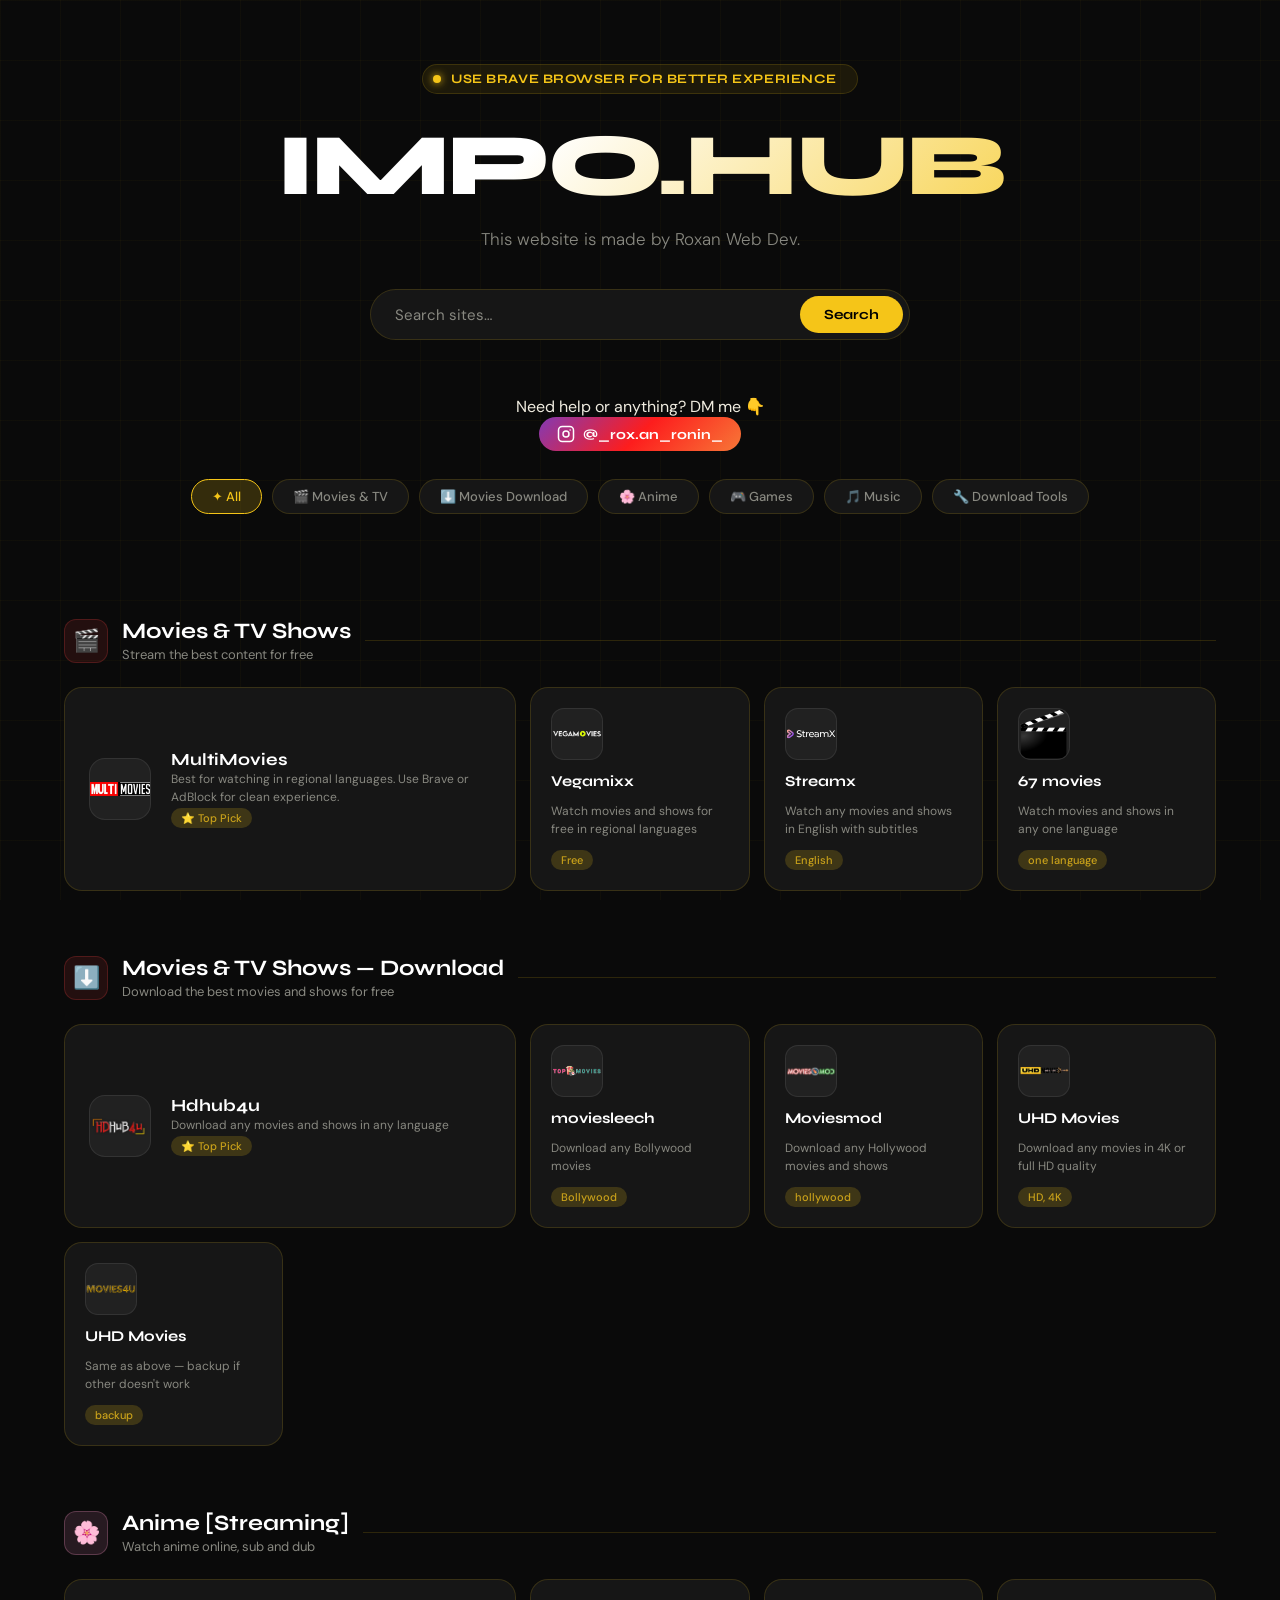
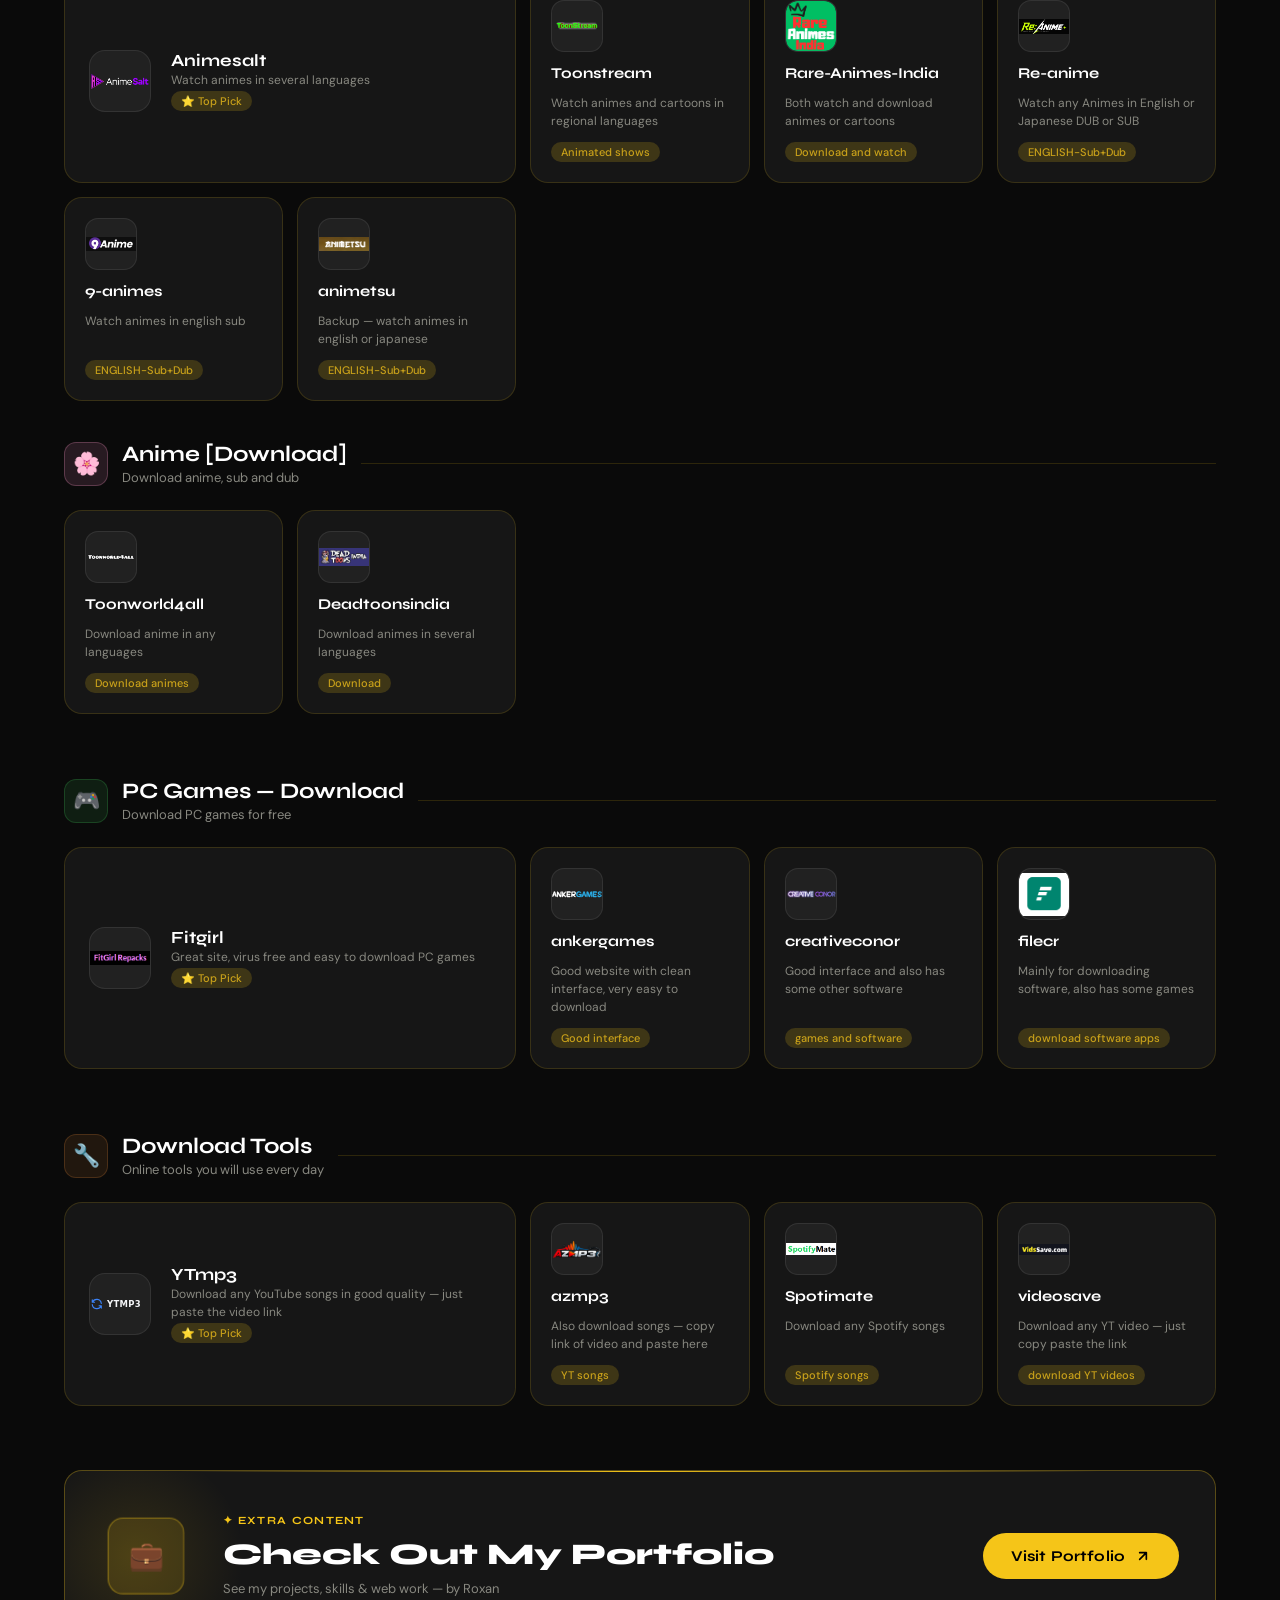
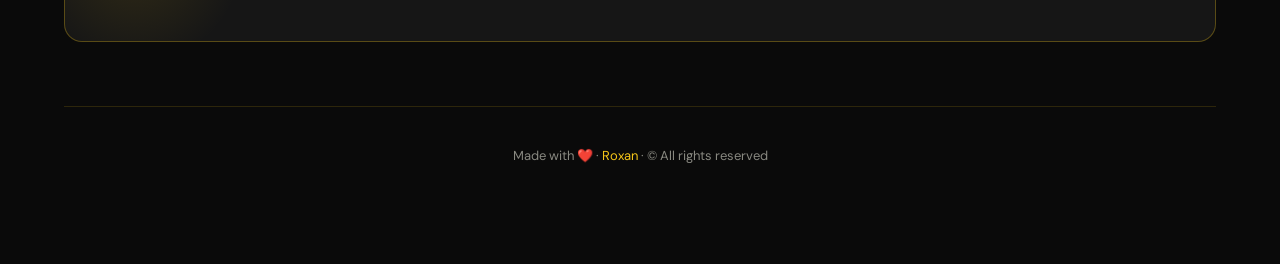
==== index.html @ 7f46a498 "Add files via upload" ====
<!DOCTYPE html>
<html lang="en">
<head>
  <meta charset="UTF-8">
  <meta name="viewport" content="width=device-width, initial-scale=1.0">
  <title>Impo,site</title>
  <link rel="preconnect" href="https://fonts.googleapis.com">
  <link href="https://fonts.googleapis.com/css2?family=Syne:wght@400;700;800&family=DM+Sans:wght@300;400;500&display=swap" rel="stylesheet">
  <link rel="stylesheet" href="style.css">
</head>
<body>
<div class="wrap">

  <!-- HEADER -->
  <header>
    <div class="logo-badge"><span class="dot"></span> USE BRAVE BROWSER FOR BETTER EXPERIENCE </div>
    <h1>IMPO.HUB</h1>
    <p class="tagline">This website is made by Roxan Web Dev.</p>
    <div class="search-wrap">
      <input type="text" id="searchInput" placeholder="Search sites…" oninput="filterAll()">
      <button class="search-btn">Search</button>
    </div>
    <div class="insta-wrap">
      <p class="insta-label">Need help or anything? DM me 👇</p>
      <a href="https://instagram.com/_rox.an_ronin_" target="_blank" class="insta-badge">
        <svg width="18" height="18" viewBox="0 0 24 24" fill="none" stroke="currentColor" stroke-width="2" stroke-linecap="round" stroke-linejoin="round">
          <rect x="2" y="2" width="20" height="20" rx="5" ry="5"/>
          <circle cx="12" cy="12" r="4"/>
          <circle cx="17.5" cy="6.5" r="1" fill="currentColor" stroke="none"/>
        </svg>
        @_rox.an_ronin_
      </a>
    </div>
    <div class="cat-nav">
      <div class="cat-pill active" onclick="filterCat('all', this)">✦ All</div>
      <div class="cat-pill" onclick="filterCat('cat1', this)">🎬 Movies & TV</div>
      <div class="cat-pill" onclick="filterCat('cat1dl', this)">⬇️ Movies Download</div>
      <div class="cat-pill" onclick="filterCat('cat2', this)">🌸 Anime</div>
      <div class="cat-pill" onclick="filterCat('cat3', this)">🎮 Games</div>
      <div class="cat-pill" onclick="filterCat('cat4', this)">🎵 Music</div>
      <div class="cat-pill" onclick="filterCat('cat5', this)">🔧 Download Tools</div>
    </div>
  </header>


  <!-- SECTION 1 — Movies Watch -->
  <section class="section visible" data-cat="cat1">
    <div class="section-header">
      <div class="section-icon" style="background:rgba(220,60,60,0.12);border-color:rgba(220,60,60,0.25);">🎬</div>
      <div>
        <div class="section-title">Movies & TV Shows</div>
        <div class="section-desc">Stream the best content for free</div>
      </div>
      <div class="section-line"></div>
    </div>
    <div class="grid">
      <a href="https://multimovies.fyi/" target="_blank" class="site-card featured">
        <div class="card-logo"><img src="multimovies.jpg" alt="logo"></div>
        <div>
          <div class="card-name">MultiMovies</div>
          <div class="card-desc">Best for watching in regional languages. Use Brave or AdBlock for clean experience.</div>
          <div class="card-tag">⭐ Top Pick</div>
        </div>
      </a>
      <a href="https://vegamixx.com/" target="_blank" class="site-card">
        <div class="card-logo"><img src="logo.png" alt="logo"></div>
        <div class="card-name">Vegamixx</div>
        <div class="card-desc">Watch movies and shows for free in regional languages</div>
        <div class="card-tag">Free</div>
      </a>
      <a href="https://www.streamxtv.net/" target="_blank" class="site-card">
        <div class="card-logo"><img src="reallogo.svg" alt="logo"></div>
        <div class="card-name">Streamx</div>
        <div class="card-desc">Watch any movies and shows in English with subtitles</div>
        <div class="card-tag">English</div>
      </a>
      <a href="https://67movies.net/" target="_blank" class="site-card">
        <div class="card-logo"><img src="Movie-Hollywood-PNG.png" alt="logo"></div>
        <div class="card-name">67 movies</div>
        <div class="card-desc">Watch movies and shows in any one language</div>
        <div class="card-tag">one language</div>
      </a>
    </div>
  </section>


  <!-- SECTION 1b — Movies Download -->
  <section class="section visible" data-cat="cat1dl">
    <div class="section-header">
      <div class="section-icon" style="background:rgba(220,60,60,0.12);border-color:rgba(220,60,60,0.25);">⬇️</div>
      <div>
        <div class="section-title">Movies & TV Shows — Download</div>
        <div class="section-desc">Download the best movies and shows for free</div>
      </div>
      <div class="section-line"></div>
    </div>
    <div class="grid">
      <a href="https://new1.hdhub4u.limo/?utm=mn1" target="_blank" class="site-card featured">
        <div class="card-logo"><img src="hdhub4ulogo.png" alt="logo"></div>
        <div>
          <div class="card-name">Hdhub4u</div>
          <div class="card-desc">Download any movies and shows in any language</div>
          <div class="card-tag">⭐ Top Pick</div>
        </div>
      </a>
      <a href="https://moviesleech.link/" target="_blank" class="site-card">
        <div class="card-logo"><img src="topmovies-logo.png" alt="logo"></div>
        <div class="card-name">moviesleech</div>
        <div class="card-desc">Download any Bollywood movies</div>
        <div class="card-tag">Bollywood</div>
      </a>
      <a href="https://moviesmod.farm/" target="_blank" class="site-card">
        <div class="card-logo"><img src="moviesmodnew-Custom.png" alt="logo"></div>
        <div class="card-name">Moviesmod</div>
        <div class="card-desc">Download any Hollywood movies and shows</div>
        <div class="card-tag">hollywood</div>
      </a>
      <a href="https://movies4u.ee/" target="_blank" class="site-card">
        <div class="card-logo"><img src="mobile-logo-uhdmovies.png" alt="logo"></div>
        <div class="card-name">UHD Movies</div>
        <div class="card-desc">Download any movies in 4K or full HD quality</div>
        <div class="card-tag">HD, 4K</div>
      </a>
      <a href="https://uhdmovies.pink/" target="_blank" class="site-card">
        <div class="card-logo"><img src="file.png" alt="logo"></div>
        <div class="card-name">UHD Movies</div>
        <div class="card-desc">Same as above — backup if other doesn't work</div>
        <div class="card-tag">backup</div>
      </a>
    </div>
  </section>


  <!-- SECTION 2 — Anime -->
  <section class="section visible" data-cat="cat2">
    <div class="section-header">
      <div class="section-icon" style="background:rgba(255,150,200,0.12);border-color:rgba(255,150,200,0.25);">🌸</div>
      <div>
        <div class="section-title">Anime [Streaming]</div>
        <div class="section-desc">Watch anime online, sub and dub</div>
      </div>
      <div class="section-line"></div>
    </div>
    <div class="grid">
      <a href="https://animesalt.ac/" target="_blank" class="site-card featured">
        <div class="card-logo"><img src="AnimeSaltLong.png" alt="logo"></div>
        <div>
          <div class="card-name">Animesalt</div>
          <div class="card-desc">Watch animes in several languages</div>
          <div class="card-tag">⭐ Top Pick</div>
        </div>
      </a>
      <a href="https://toonstream.vip/home/" target="_blank" class="site-card">
        <div class="card-logo"><img src="TOONSTREAM.png" alt="logo"></div>
        <div class="card-name">Toonstream</div>
        <div class="card-desc">Watch animes and cartoons in regional languages</div>
        <div class="card-tag">Animated shows</div>
      </a>
      <a href="https://www.rareanimes.buzz/home/" target="_blank" class="site-card">
        <div class="card-logo"><img src="Rare-Animes-India.png" alt="logo"></div>
        <div class="card-name">Rare-Animes-India</div>
        <div class="card-desc">Both watch and download animes or cartoons</div>
        <div class="card-tag">Download and watch</div>
      </a>
      <a href="https://reanime.to/home" target="_blank" class="site-card">
        <div class="card-logo"><img src="reanime.png" alt="logo"></div>
        <div class="card-name">Re-anime</div>
        <div class="card-desc">Watch any Animes in English or Japanese DUB or SUB</div>
        <div class="card-tag">ENGLISH-Sub+Dub</div>
      </a>
      <a href="https://9anime.org.lv/" target="_blank" class="site-card">
        <div class="card-logo"><img src="9animes.png" alt="logo"></div>
        <div class="card-name">9-animes</div>
        <div class="card-desc">Watch animes in english sub</div>
        <div class="card-tag">ENGLISH-Sub+Dub</div>
      </a>
      <a href="https://animetsu.net/" target="_blank" class="site-card">
        <div class="card-logo"><img src="animest.png" alt="logo"></div>
        <div class="card-name">animetsu</div>
        <div class="card-desc">Backup — watch animes in english or japanese</div>
        <div class="card-tag">ENGLISH-Sub+Dub</div>
      </a>
    </div>

    <div class="section-header" style="margin-top:40px;">
      <div class="section-icon" style="background:rgba(255,150,200,0.12);border-color:rgba(255,150,200,0.25);">🌸</div>
      <div>
        <div class="section-title">Anime [Download]</div>
        <div class="section-desc">Download anime, sub and dub</div>
      </div>
      <div class="section-line"></div>
    </div>
    <div class="grid">
      <a href="https://toonworld4all.me/" target="_blank" class="site-card">
        <div class="card-logo"><img src="Toonworld4all-logo.png" alt="logo"></div>
        <div class="card-name">Toonworld4all</div>
        <div class="card-desc">Download anime in any languages</div>
        <div class="card-tag">Download animes</div>
      </a>
      <a href="https://deadtoons.org/" target="_blank" class="site-card">
        <div class="card-logo"><img src="dead.png" alt="logo"></div>
        <div class="card-name">Deadtoonsindia</div>
        <div class="card-desc">Download animes in several languages</div>
        <div class="card-tag">Download</div>
      </a>
    </div>
  </section>


  <!-- SECTION 3 — Games -->
  <section class="section visible" data-cat="cat3">
    <div class="section-header">
      <div class="section-icon" style="background:rgba(60,180,80,0.12);border-color:rgba(60,180,80,0.25);">🎮</div>
      <div>
        <div class="section-title">PC Games — Download</div>
        <div class="section-desc">Download PC games for free</div>
      </div>
      <div class="section-line"></div>
    </div>
    <div class="grid">
      <a href="https://fitgirl-repacks.site/popular-repacks/" target="_blank" class="site-card featured">
        <div class="card-logo"><img src="fitgirl.png" alt="logo"></div>
        <div>
          <div class="card-name">Fitgirl</div>
          <div class="card-desc">Great site, virus free and easy to download PC games</div>
          <div class="card-tag">⭐ Top Pick</div>
        </div>
      </a>
      <a href="https://ankergames.net/" target="_blank" class="site-card">
        <div class="card-logo"><img src="dark-logo-1770061259.svg" alt="logo"></div>
        <div class="card-name">ankergames</div>
        <div class="card-desc">Good website with clean interface, very easy to download</div>
        <div class="card-tag">Good interface</div>
      </a>
      <a href="https://creativeconor.com/" target="_blank" class="site-card">
        <div class="card-logo"><img src="conor.png" alt="logo"></div>
        <div class="card-name">creativeconor</div>
        <div class="card-desc">Good interface and also has some other software</div>
        <div class="card-tag">games and software</div>
      </a>
      <a href="https://filecr.com/home/" target="_blank" class="site-card">
        <div class="card-logo"><img src="filecr.png" alt="logo"></div>
        <div class="card-name">filecr</div>
        <div class="card-desc">Mainly for downloading software, also has some games</div>
        <div class="card-tag">download software apps</div>
      </a>
    </div>
  </section>


  <!-- SECTION 5 — Download Tools -->
  <section class="section visible" data-cat="cat5">
    <div class="section-header">
      <div class="section-icon" style="background:rgba(200,120,50,0.12);border-color:rgba(200,120,50,0.25);">🔧</div>
      <div>
        <div class="section-title">Download Tools</div>
        <div class="section-desc">Online tools you will use every day</div>
      </div>
      <div class="section-line"></div>
    </div>
    <div class="grid">
      <a href="https://yt2mp3.sc/" target="_blank" class="site-card featured">
        <div class="card-logo"><img src="logo.svg" alt="logo"></div>
        <div>
          <div class="card-name">YTmp3</div>
          <div class="card-desc">Download any YouTube songs in good quality — just paste the video link</div>
          <div class="card-tag">⭐ Top Pick</div>
        </div>
      </a>
      <a href="https://azmp3.cc/pro1/" target="_blank" class="site-card">
        <div class="card-logo"><img src="logo_test.png" alt="logo"></div>
        <div class="card-name">azmp3</div>
        <div class="card-desc">Also download songs — copy link of video and paste here</div>
        <div class="card-tag">YT songs</div>
      </a>
      <a href="https://spotimate.io/" target="_blank" class="site-card">
        <div class="card-logo"><img src="sp.png" alt="logo"></div>
        <div class="card-name">Spotimate</div>
        <div class="card-desc">Download any Spotify songs</div>
        <div class="card-tag">Spotify songs</div>
      </a>
      <a href="https://vidssave.com/youtube-video-downloader-3cx" target="_blank" class="site-card">
        <div class="card-logo"><img src="yt video.png" alt="logo"></div>
        <div class="card-name">videosave</div>
        <div class="card-desc">Download any YT video — just copy paste the link</div>
        <div class="card-tag">download YT videos</div>
      </a>
    </div>
  </section>


  <!-- ═══════════ PORTFOLIO SECTION ═══════════ -->
  <!-- ⚠️ Replace YOUR_PORTFOLIO_LINK_HERE with your actual portfolio URL -->
  <section class="portfolio-section">
    <div class="pf-bg-glow"></div>
    <div class="pf-inner">

      <!-- 3D Cube -->
      <div class="cube-scene">
        <div class="cube">
          <div class="cube-face cube-front">💼</div>
          <div class="cube-face cube-back">✦</div>
          <div class="cube-face cube-right">🔗</div>
          <div class="cube-face cube-left">👨‍💻</div>
          <div class="cube-face cube-top">🚀</div>
          <div class="cube-face cube-bottom">⚡</div>
        </div>
      </div>

      <!-- Text -->
      <div class="pf-text">
        <div class="pf-eyebrow">✦ Extra Content</div>
        <h2 class="pf-heading">Check Out My Portfolio</h2>
        <p class="pf-sub">See my projects, skills &amp; web work — by Roxan</p>
      </div>

      <!-- Button -->
      <a href="potfolio.html" target="_blank" class="pf-btn">
        <span>Visit Portfolio</span>
        <svg width="16" height="16" viewBox="0 0 24 24" fill="none" stroke="currentColor" stroke-width="2.5" stroke-linecap="round" stroke-linejoin="round">
          <path d="M7 17L17 7M7 7h10v10"/>
        </svg>
      </a>

    </div>
  </section>


  <!-- No results message -->
  <div class="no-results" id="noResults">
    No sites found for "<span id="noTerm"></span>" — try a different search.
  </div>

  <!-- FOOTER -->
  <footer>
    Made with ❤️ · <span>Roxan</span> · &copy; All rights reserved
  </footer>

</div>
<script src="script.js"></script>
</body>
</html>
---- style.css ----
/* ══════════════════════════════════════
   style.css — IMPO.SITE Stylesheet
══════════════════════════════════════ */

:root {
  --gold: #f5c518;
  --gold-dim: #c9a11a;
  --gold-glow: rgba(245, 197, 24, 0.18);
  --bg: #0a0a0a;
  --card: #161616;
  --card-hover: #1e1e1e;
  --border: rgba(245, 197, 24, 0.15);
  --border-hover: rgba(245, 197, 24, 0.55);
  --text: #f0ece0;
  --muted: #888880;
  --radius: 18px;
  --radius-sm: 12px;
}

* {
  margin: 0;
  padding: 0;
  box-sizing: border-box;
}

body {
  background: var(--bg);
  color: var(--text);
  font-family: 'DM Sans', sans-serif;
  min-height: 100vh;
  overflow-x: hidden;
}

body::before {
  content: '';
  position: fixed;
  inset: 0;
  background-image:
    linear-gradient(rgba(245, 197, 24, 0.03) 1px, transparent 1px),
    linear-gradient(90deg, rgba(245, 197, 24, 0.03) 1px, transparent 1px);
  background-size: 60px 60px;
  pointer-events: none;
  z-index: 0;
}

/* ── LAYOUT ── */
.wrap {
  position: relative;
  z-index: 1;
  max-width: 1200px;
  margin: 0 auto;
  padding: 0 24px 80px;
}

/* ── HEADER ── */
header {
  text-align: center;
  padding: 64px 0 48px;
}

.logo-badge {
  display: inline-flex;
  align-items: center;
  gap: 10px;
  background: rgba(245, 197, 24, 0.08);
  border: 1px solid var(--border);
  border-radius: 999px;
  padding: 6px 20px 6px 10px;
  margin-bottom: 28px;
  font-size: 13px;
  color: var(--gold);
  letter-spacing: 0.04em;
  font-family: 'Syne', sans-serif;
  font-weight: 700;
  text-transform: uppercase;
}

.logo-badge .dot {
  width: 8px;
  height: 8px;
  border-radius: 50%;
  background: var(--gold);
  display: inline-block;
  box-shadow: 0 0 8px var(--gold);
  animation: pulse 2s ease-in-out infinite;
}

@keyframes pulse {
  0%, 100% { opacity: 1; transform: scale(1); }
  50%       { opacity: 0.5; transform: scale(0.8); }
}

h1 {
  font-family: 'Syne', sans-serif;
  font-size: clamp(42px, 7vw, 88px);
  font-weight: 800;
  line-height: 1;
  letter-spacing: -0.03em;
  background: linear-gradient(135deg, #fff 40%, var(--gold) 100%);
  -webkit-background-clip: text;
  -webkit-text-fill-color: transparent;
  background-clip: text;
  margin-bottom: 16px;
}

.tagline {
  font-size: 17px;
  color: var(--muted);
  max-width: 460px;
  margin: 0 auto 36px;
  font-weight: 300;
  line-height: 1.6;
}

/* ── SEARCH BAR ── */
.search-wrap {
  display: flex;
  align-items: center;
  max-width: 540px;
  margin: 0 auto 56px;
  background: var(--card);
  border: 1px solid var(--border);
  border-radius: 999px;
  padding: 6px 6px 6px 24px;
  transition: border-color 0.2s, box-shadow 0.2s;
}

.search-wrap:focus-within {
  border-color: var(--gold);
  box-shadow: 0 0 0 3px var(--gold-glow);
}

.search-wrap input {
  flex: 1;
  background: none;
  border: none;
  outline: none;
  color: var(--text);
  font-size: 15px;
  font-family: 'DM Sans', sans-serif;
}

.search-wrap input::placeholder { color: var(--muted); }

.search-btn {
  background: var(--gold);
  color: #000;
  border: none;
  border-radius: 999px;
  padding: 10px 24px;
  font-size: 14px;
  font-weight: 700;
  font-family: 'Syne', sans-serif;
  cursor: pointer;
  transition: opacity 0.15s;
}

.search-btn:hover { opacity: 0.85; }

/* ── CATEGORY PILLS ── */
.cat-nav {
  display: flex;
  gap: 10px;
  flex-wrap: wrap;
  justify-content: center;
  margin-bottom: 56px;
}

.cat-pill {
  background: var(--card);
  border: 1px solid var(--border);
  border-radius: 999px;
  padding: 8px 20px;
  font-size: 13px;
  font-weight: 500;
  cursor: pointer;
  transition: all 0.2s;
  color: var(--muted);
  user-select: none;
}

.cat-pill:hover,
.cat-pill.active {
  border-color: var(--gold);
  color: var(--gold);
  background: var(--gold-glow);
}

/* ── SECTIONS ── */
.section {
  margin-bottom: 64px;
  display: none;
}

.section.visible { display: block; }

.section-header {
  display: flex;
  align-items: center;
  gap: 14px;
  margin-bottom: 24px;
}

.section-icon {
  width: 44px;
  height: 44px;
  border-radius: var(--radius-sm);
  display: flex;
  align-items: center;
  justify-content: center;
  font-size: 22px;
  border: 1px solid var(--border);
  flex-shrink: 0;
}

.section-title {
  font-family: 'Syne', sans-serif;
  font-size: 22px;
  font-weight: 700;
  color: #fff;
}

.section-desc {
  font-size: 13px;
  color: var(--muted);
  margin-top: 2px;
}

.section-line {
  flex: 1;
  height: 1px;
  background: var(--border);
}

/* ── CARD GRID ── */
.grid {
  display: grid;
  grid-template-columns: repeat(auto-fill, minmax(200px, 1fr));
  gap: 14px;
}

/* ── SITE CARD ── */
.site-card {
  background: var(--card);
  border: 1px solid var(--border);
  border-radius: var(--radius);
  padding: 20px;
  cursor: pointer;
  transition: all 0.22s ease;
  text-decoration: none;
  display: flex;
  flex-direction: column;
  gap: 12px;
  position: relative;
  overflow: hidden;
}

.site-card:hover {
  border-color: var(--border-hover);
  background: var(--card-hover);
  transform: translateY(-3px);
  box-shadow: 0 8px 40px rgba(0,0,0,0.5), 0 0 0 1px var(--border-hover);
}

.card-logo {
  width: 52px;
  height: 52px;
  border-radius: 13px;
  display: flex;
  align-items: center;
  justify-content: center;
  background: rgba(255, 255, 255, 0.05);
  border: 1px solid rgba(255, 255, 255, 0.08);
  flex-shrink: 0;
  overflow: hidden;
}

.card-logo img {
  width: 100%;
  height: 100%;
  object-fit: contain;
  border-radius: 10px;
}

.card-logo .initials {
  font-family: 'Syne', sans-serif;
  font-size: 14px;
  font-weight: 700;
  color: var(--gold);
  letter-spacing: -0.02em;
  text-align: center;
}

.card-name {
  font-family: 'Syne', sans-serif;
  font-size: 15px;
  font-weight: 700;
  color: #fff;
  line-height: 1.2;
}

.card-desc {
  font-size: 12px;
  color: var(--muted);
  line-height: 1.5;
  flex: 1;
}

.card-tag {
  display: inline-flex;
  align-items: center;
  background: var(--gold-glow);
  color: var(--gold-dim);
  border-radius: 999px;
  padding: 3px 10px;
  font-size: 11px;
  font-weight: 500;
  width: fit-content;
}

.site-card.featured {
  grid-column: span 2;
  flex-direction: row;
  align-items: center;
  gap: 20px;
  padding: 24px;
}

.site-card.featured .card-logo {
  width: 62px;
  height: 62px;
  border-radius: 16px;
}

.site-card.featured .card-name { font-size: 17px; }

/* ── ANIMATIONS ── */
@keyframes fadeUp {
  from { opacity: 0; transform: translateY(20px); }
  to   { opacity: 1; transform: translateY(0); }
}

.section.visible .site-card { animation: fadeUp 0.35s ease both; }
.section.visible .site-card:nth-child(1) { animation-delay: 0.02s; }
.section.visible .site-card:nth-child(2) { animation-delay: 0.06s; }
.section.visible .site-card:nth-child(3) { animation-delay: 0.10s; }
.section.visible .site-card:nth-child(4) { animation-delay: 0.14s; }
.section.visible .site-card:nth-child(5) { animation-delay: 0.18s; }
.section.visible .site-card:nth-child(6) { animation-delay: 0.22s; }
.section.visible .site-card:nth-child(7) { animation-delay: 0.26s; }
.section.visible .site-card:nth-child(8) { animation-delay: 0.30s; }

/* ── NO RESULTS ── */
.no-results {
  text-align: center;
  padding: 60px 0;
  color: var(--muted);
  font-size: 15px;
  display: none;
}

/* ── FOOTER ── */
footer {
  text-align: center;
  padding: 40px 0 20px;
  border-top: 1px solid var(--border);
  color: var(--muted);
  font-size: 13px;
}

footer span { color: var(--gold); }

/* ── RESPONSIVE ── */
@media (max-width: 600px) {
  .site-card.featured {
    grid-column: span 1;
    flex-direction: column;
  }
  .grid {
    grid-template-columns: repeat(auto-fill, minmax(150px, 1fr));
  }
}

/* ── INSTAGRAM BADGE ── */
.insta-badge {
  display: inline-flex;
  align-items: center;
  gap: 8px;
  background: linear-gradient(135deg, #833ab4, #fd1d1d, #f77737);
  color: #fff;
  text-decoration: none;
  font-family: 'Syne', sans-serif;
  font-size: 14px;
  font-weight: 700;
  padding: 8px 18px;
  border-radius: 999px;
  margin-bottom: 28px;
  transition: opacity 0.2s, transform 0.2s;
}

.insta-badge:hover {
  opacity: 0.88;
  transform: translateY(-2px);
}


/* ════════════════════════════════════
   PORTFOLIO SECTION — 3D Cube Button
════════════════════════════════════ */

.portfolio-section {
  position: relative;
  margin: 20px 0 64px;
  border-radius: var(--radius);
  border: 1px solid rgba(245, 197, 24, 0.3);
  background: var(--card);
  overflow: hidden;
  padding: 40px 36px;
}

/* Glowing top border line */
.portfolio-section::before {
  content: '';
  position: absolute;
  top: 0;
  left: 10%;
  right: 10%;
  height: 1px;
  background: linear-gradient(90deg, transparent, var(--gold), transparent);
}

/* Radial glow behind cube */
.pf-bg-glow {
  position: absolute;
  left: -40px;
  top: 50%;
  transform: translateY(-50%);
  width: 220px;
  height: 220px;
  border-radius: 50%;
  background: radial-gradient(circle, rgba(245,197,24,0.12) 0%, transparent 70%);
  pointer-events: none;
}

/* Inner flex row */
.pf-inner {
  position: relative;
  display: flex;
  align-items: center;
  gap: 32px;
  flex-wrap: wrap;
}

/* ── 3D CUBE ── */
.cube-scene {
  width: 90px;
  height: 90px;
  perspective: 400px;
  flex-shrink: 0;
}

.cube {
  width: 70px;
  height: 70px;
  position: relative;
  transform-style: preserve-3d;
  animation: spinCube 8s ease-in-out infinite;
  margin: 10px;
}

@keyframes spinCube {
  0%   { transform: rotateX(0deg)   rotateY(0deg); }
  20%  { transform: rotateX(-20deg) rotateY(90deg); }
  40%  { transform: rotateX(15deg)  rotateY(180deg); }
  60%  { transform: rotateX(-10deg) rotateY(270deg); }
  80%  { transform: rotateX(20deg)  rotateY(320deg); }
  100% { transform: rotateX(0deg)   rotateY(360deg); }
}

.cube-face {
  position: absolute;
  width: 70px;
  height: 70px;
  border-radius: 14px;
  display: flex;
  align-items: center;
  justify-content: center;
  font-size: 26px;
  border: 1px solid rgba(245, 197, 24, 0.4);
  backface-visibility: hidden;
}

.cube-front  { background: rgba(245,197,24,0.14); transform: translateZ(35px); }
.cube-back   { background: rgba(245,197,24,0.07); transform: rotateY(180deg) translateZ(35px); font-size: 20px; color: var(--gold); }
.cube-right  { background: rgba(245,197,24,0.09); transform: rotateY( 90deg) translateZ(35px); font-size: 20px; }
.cube-left   { background: rgba(245,197,24,0.09); transform: rotateY(-90deg) translateZ(35px); font-size: 20px; }
.cube-top    { background: rgba(245,197,24,0.06); transform: rotateX( 90deg) translateZ(35px); font-size: 20px; }
.cube-bottom { background: rgba(245,197,24,0.06); transform: rotateX(-90deg) translateZ(35px); font-size: 20px; }

/* ── TEXT ── */
.pf-text {
  flex: 1;
  min-width: 180px;
}

.pf-eyebrow {
  font-family: 'Syne', sans-serif;
  font-size: 11px;
  font-weight: 700;
  text-transform: uppercase;
  letter-spacing: 0.12em;
  color: var(--gold);
  margin-bottom: 10px;
}

.pf-heading {
  font-family: 'Syne', sans-serif;
  font-size: clamp(20px, 3vw, 30px);
  font-weight: 800;
  color: #fff;
  margin-bottom: 8px;
  line-height: 1.15;
}

.pf-sub {
  font-size: 13px;
  color: var(--muted);
  line-height: 1.5;
}

/* ── BUTTON ── */
.pf-btn {
  display: inline-flex;
  align-items: center;
  gap: 10px;
  background: var(--gold);
  color: #000;
  text-decoration: none;
  font-family: 'Syne', sans-serif;
  font-size: 15px;
  font-weight: 700;
  padding: 14px 28px;
  border-radius: 999px;
  flex-shrink: 0;
  transition: transform 0.2s ease, box-shadow 0.2s ease, background 0.2s ease;
  box-shadow: 0 0 0 0 rgba(245,197,24,0);
  letter-spacing: 0.01em;
}

.pf-btn:hover {
  transform: translateY(-3px) scale(1.03);
  box-shadow:
    0 0 0 6px rgba(245,197,24,0.15),
    0 10px 30px rgba(0,0,0,0.5);
  background: #ffd84a;
}

.pf-btn:active {
  transform: translateY(-1px) scale(1.01);
}

.pf-btn svg {
  transition: transform 0.2s ease;
}

.pf-btn:hover svg {
  transform: translate(2px, -2px);
}

/* ── RESPONSIVE ── */
@media (max-width: 600px) {
  .pf-inner {
    flex-direction: column;
    text-align: center;
    gap: 24px;
  }
  .cube-scene {
    margin: 0 auto;
  }
  .pf-btn {
    width: 100%;
    justify-content: center;
  }
}
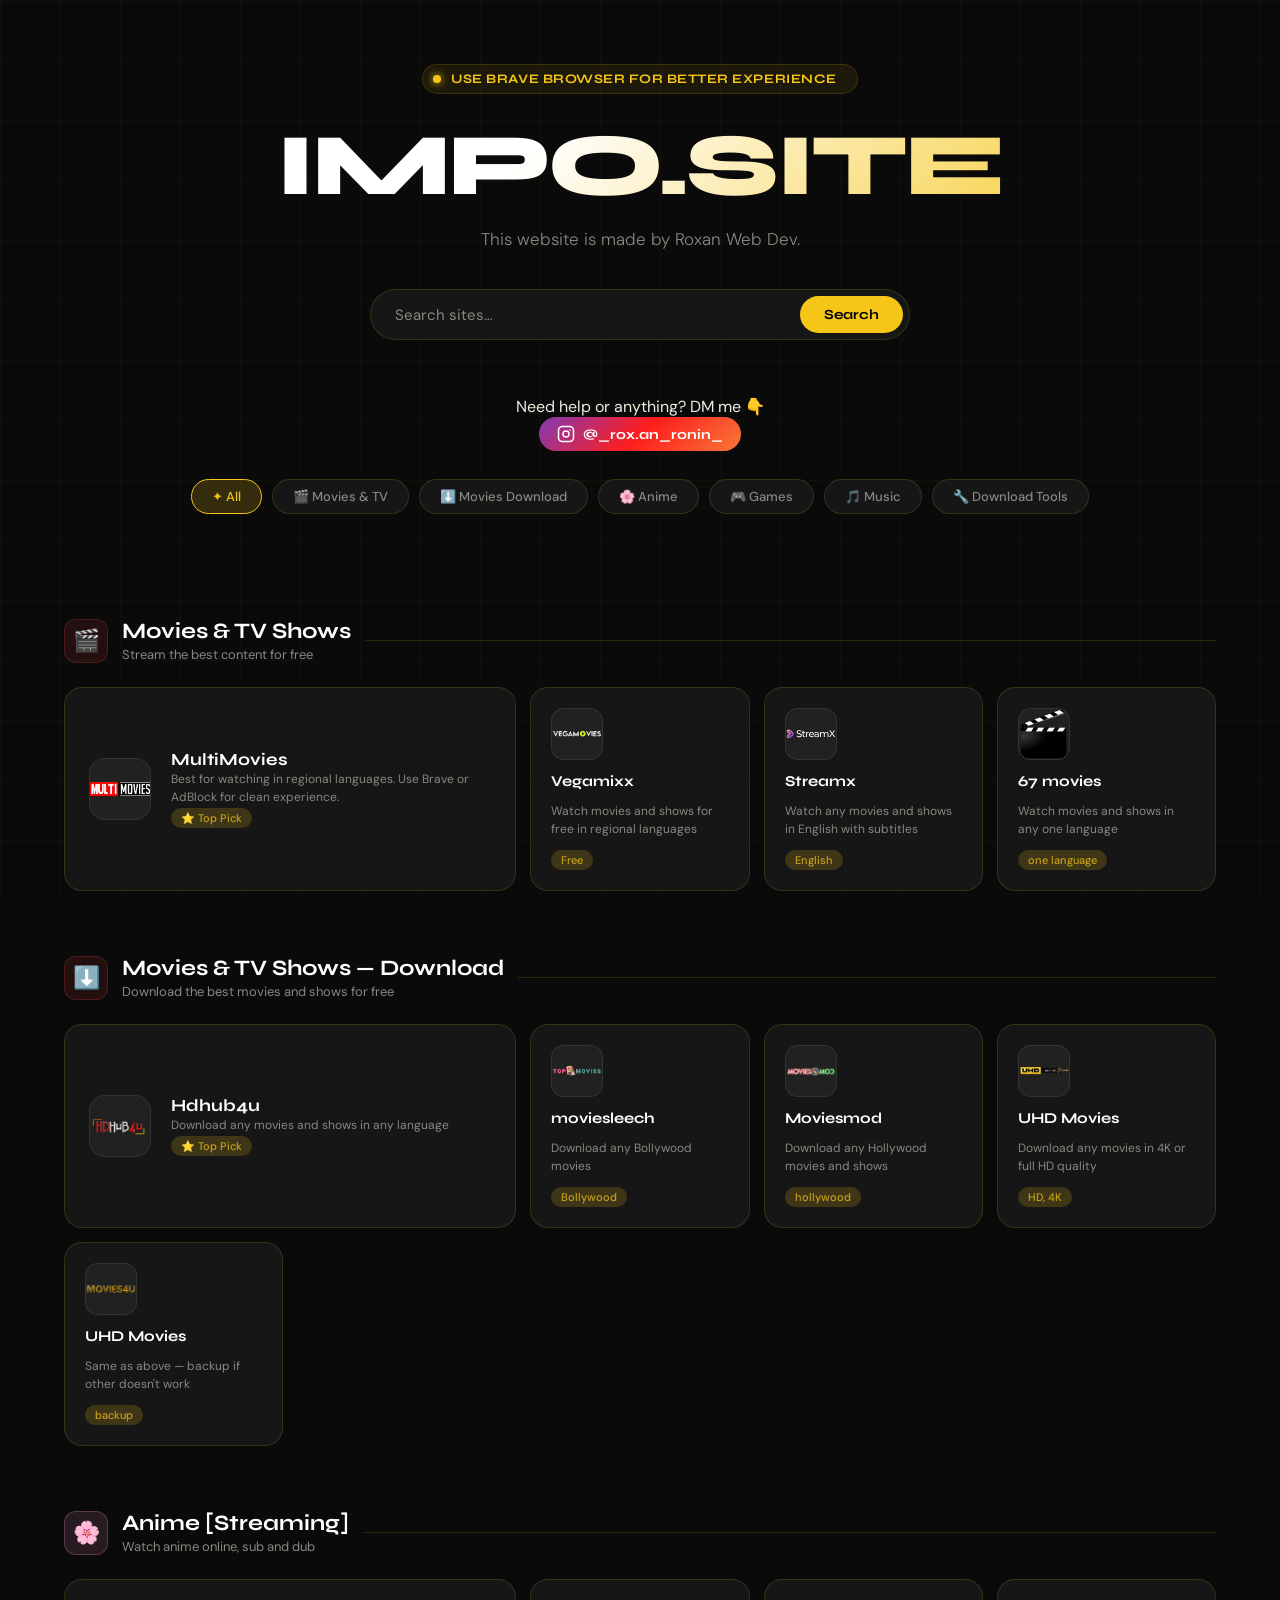
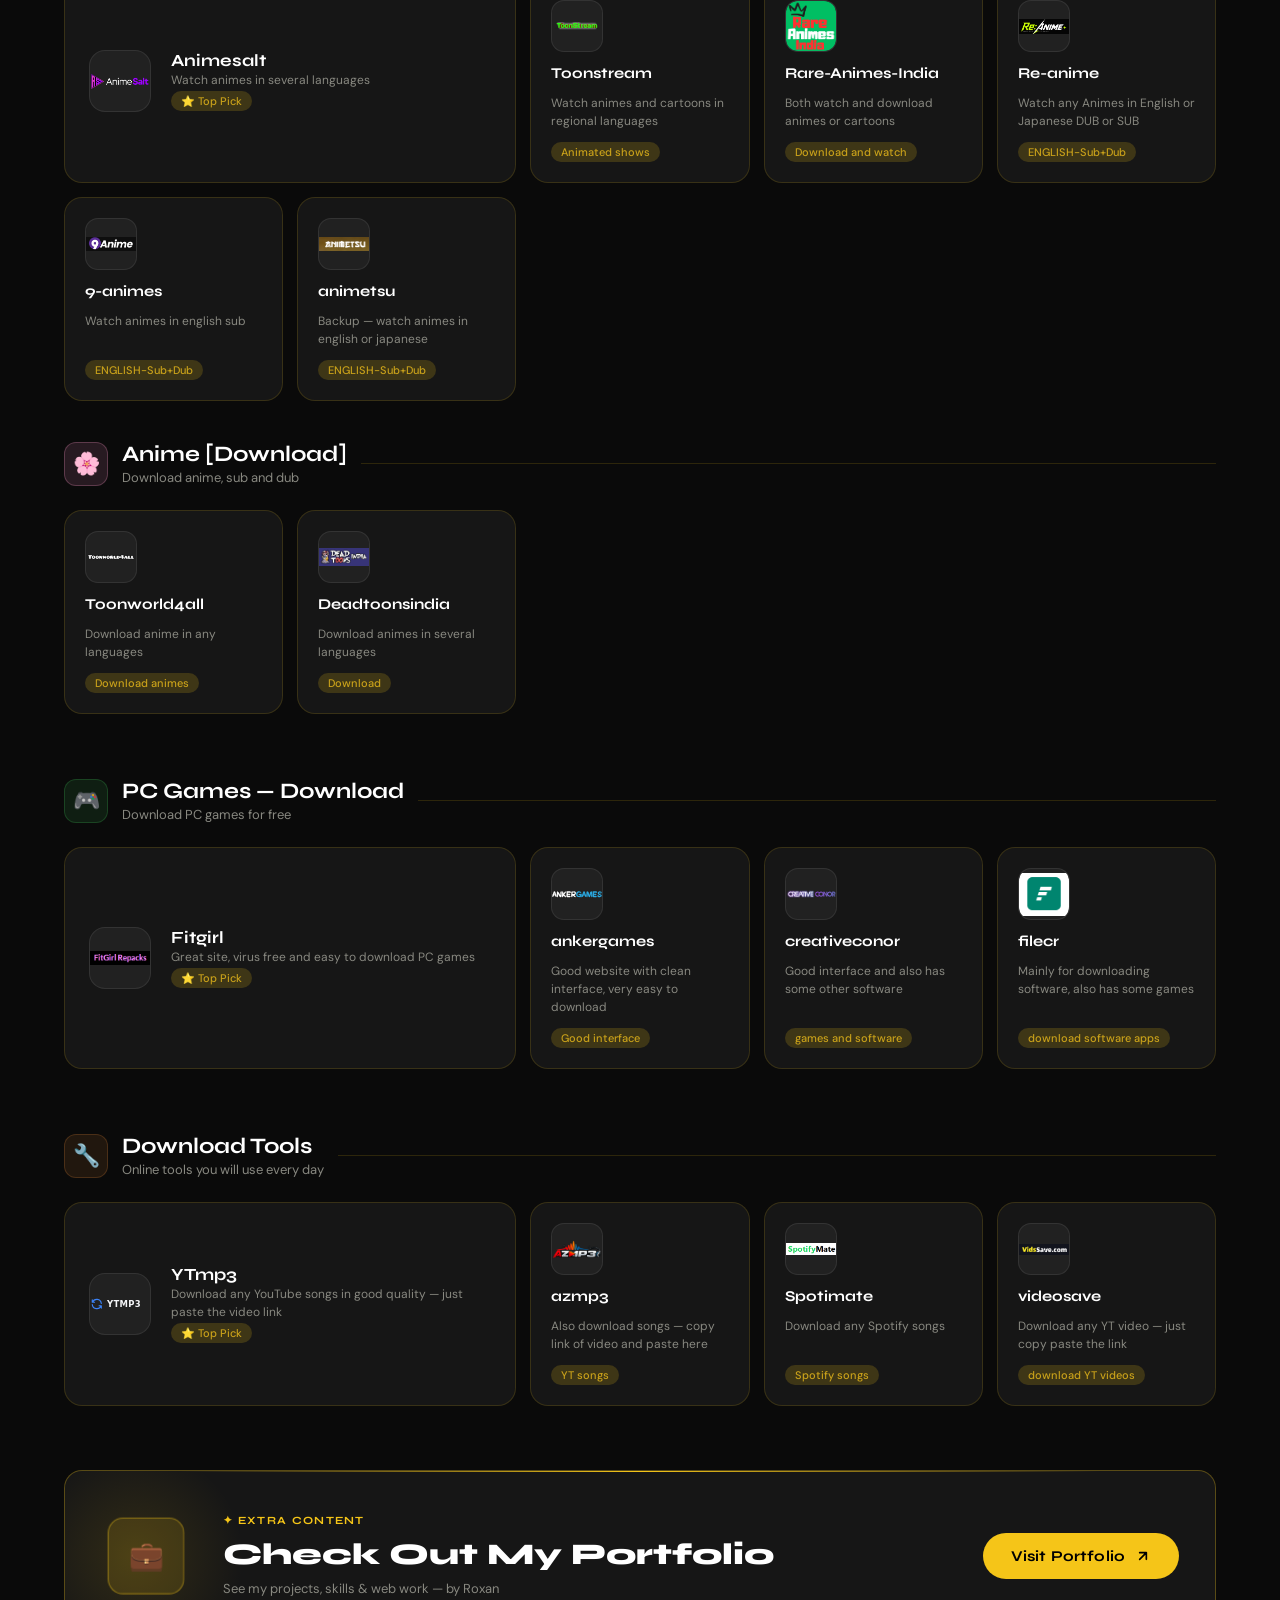
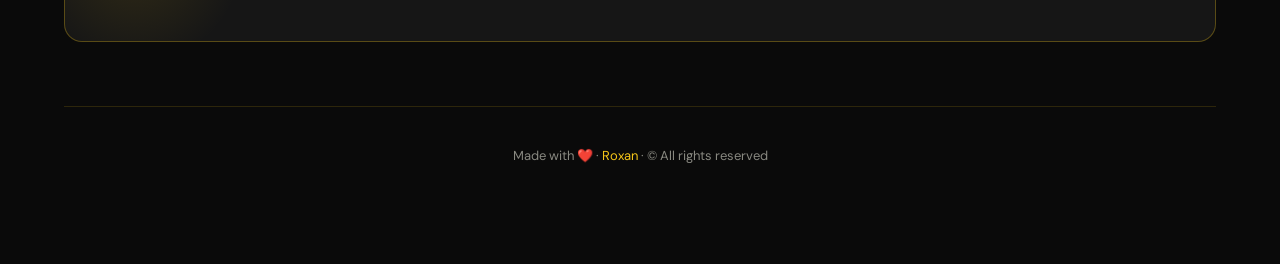
==== commit 2a55c075: "Update index.html" ====
--- a/index.html
+++ b/index.html
@@ -3,7 +3,7 @@
 <head>
   <meta charset="UTF-8">
   <meta name="viewport" content="width=device-width, initial-scale=1.0">
-  <title>Impo,site</title>
+  <title>Impo.site</title>
   <link rel="preconnect" href="https://fonts.googleapis.com">
   <link href="https://fonts.googleapis.com/css2?family=Syne:wght@400;700;800&family=DM+Sans:wght@300;400;500&display=swap" rel="stylesheet">
   <link rel="stylesheet" href="style.css">
@@ -14,7 +14,7 @@
   <!-- HEADER -->
   <header>
     <div class="logo-badge"><span class="dot"></span> USE BRAVE BROWSER FOR BETTER EXPERIENCE </div>
-    <h1>IMPO.HUB</h1>
+    <h1>IMPO.SITE</h1>
     <p class="tagline">This website is made by Roxan Web Dev.</p>
     <div class="search-wrap">
       <input type="text" id="searchInput" placeholder="Search sites…" oninput="filterAll()">
@@ -339,4 +339,4 @@
 </div>
 <script src="script.js"></script>
 </body>
-</html>+</html>
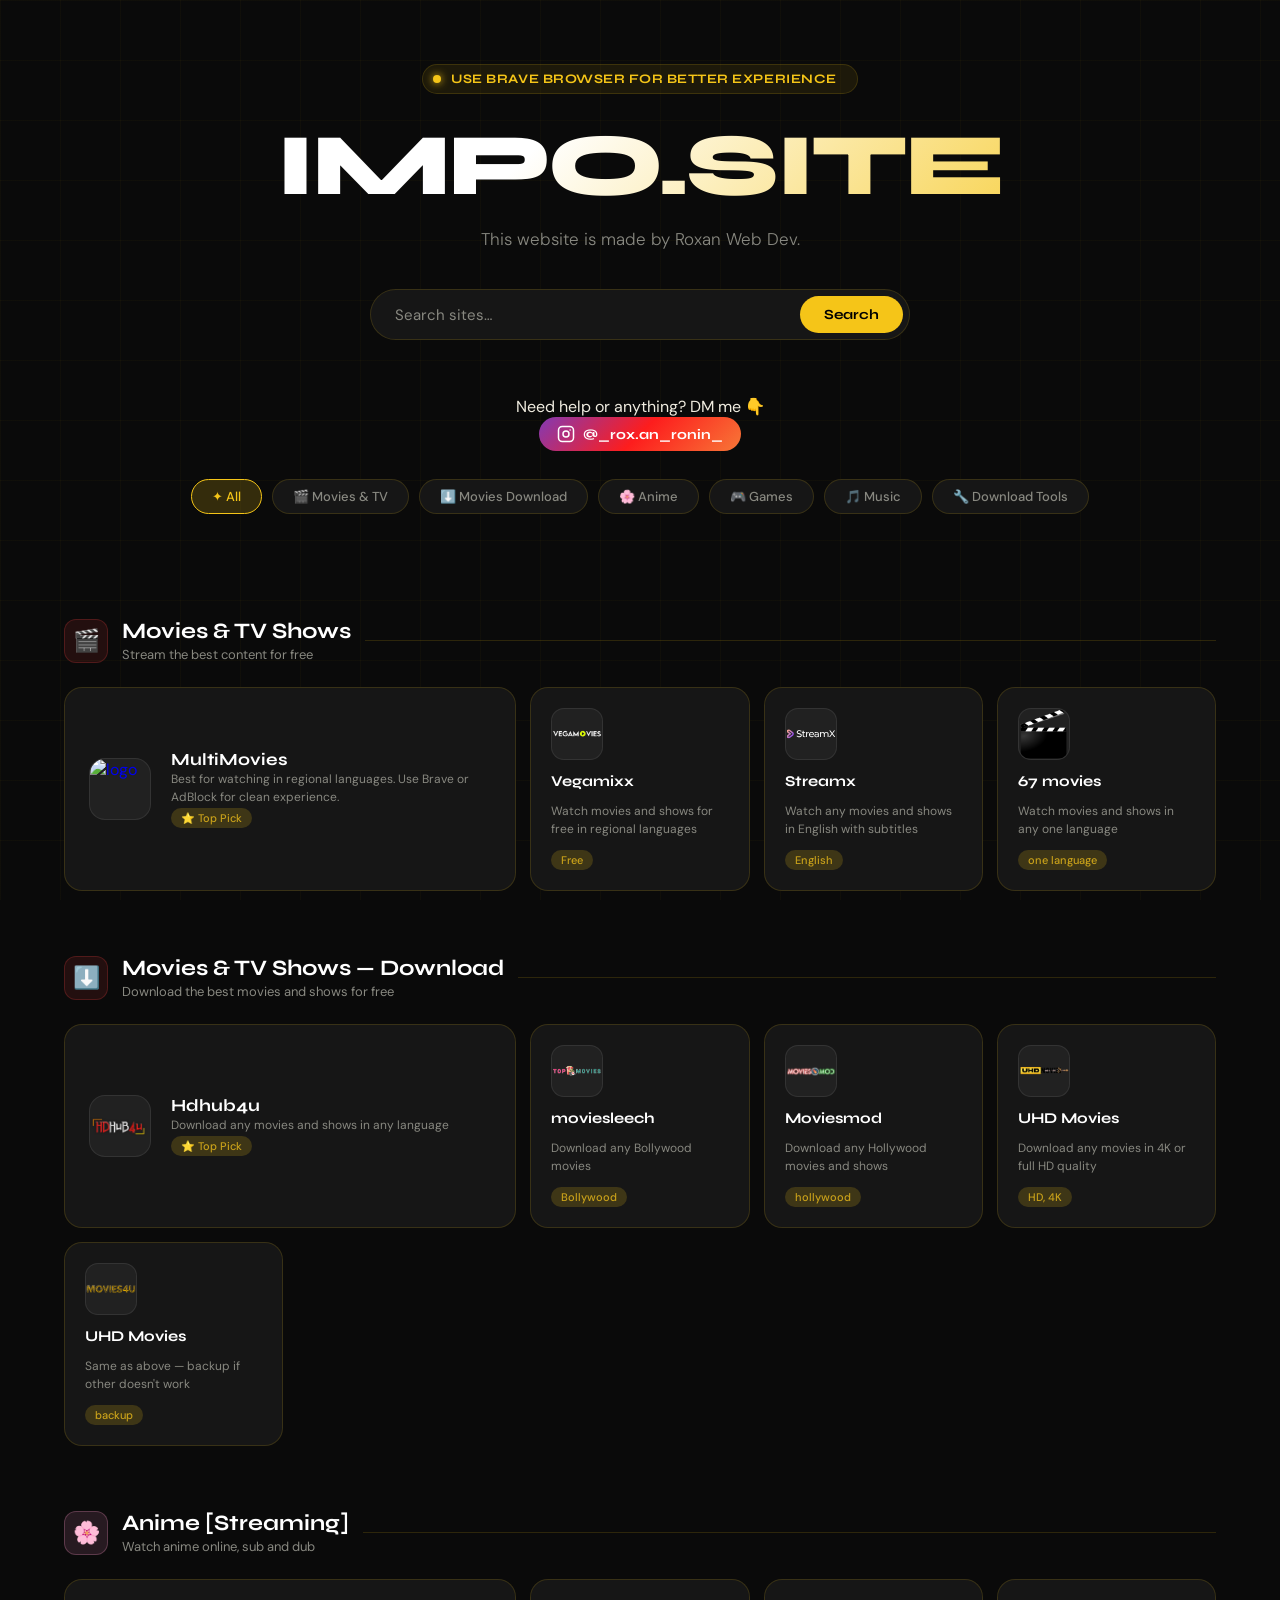
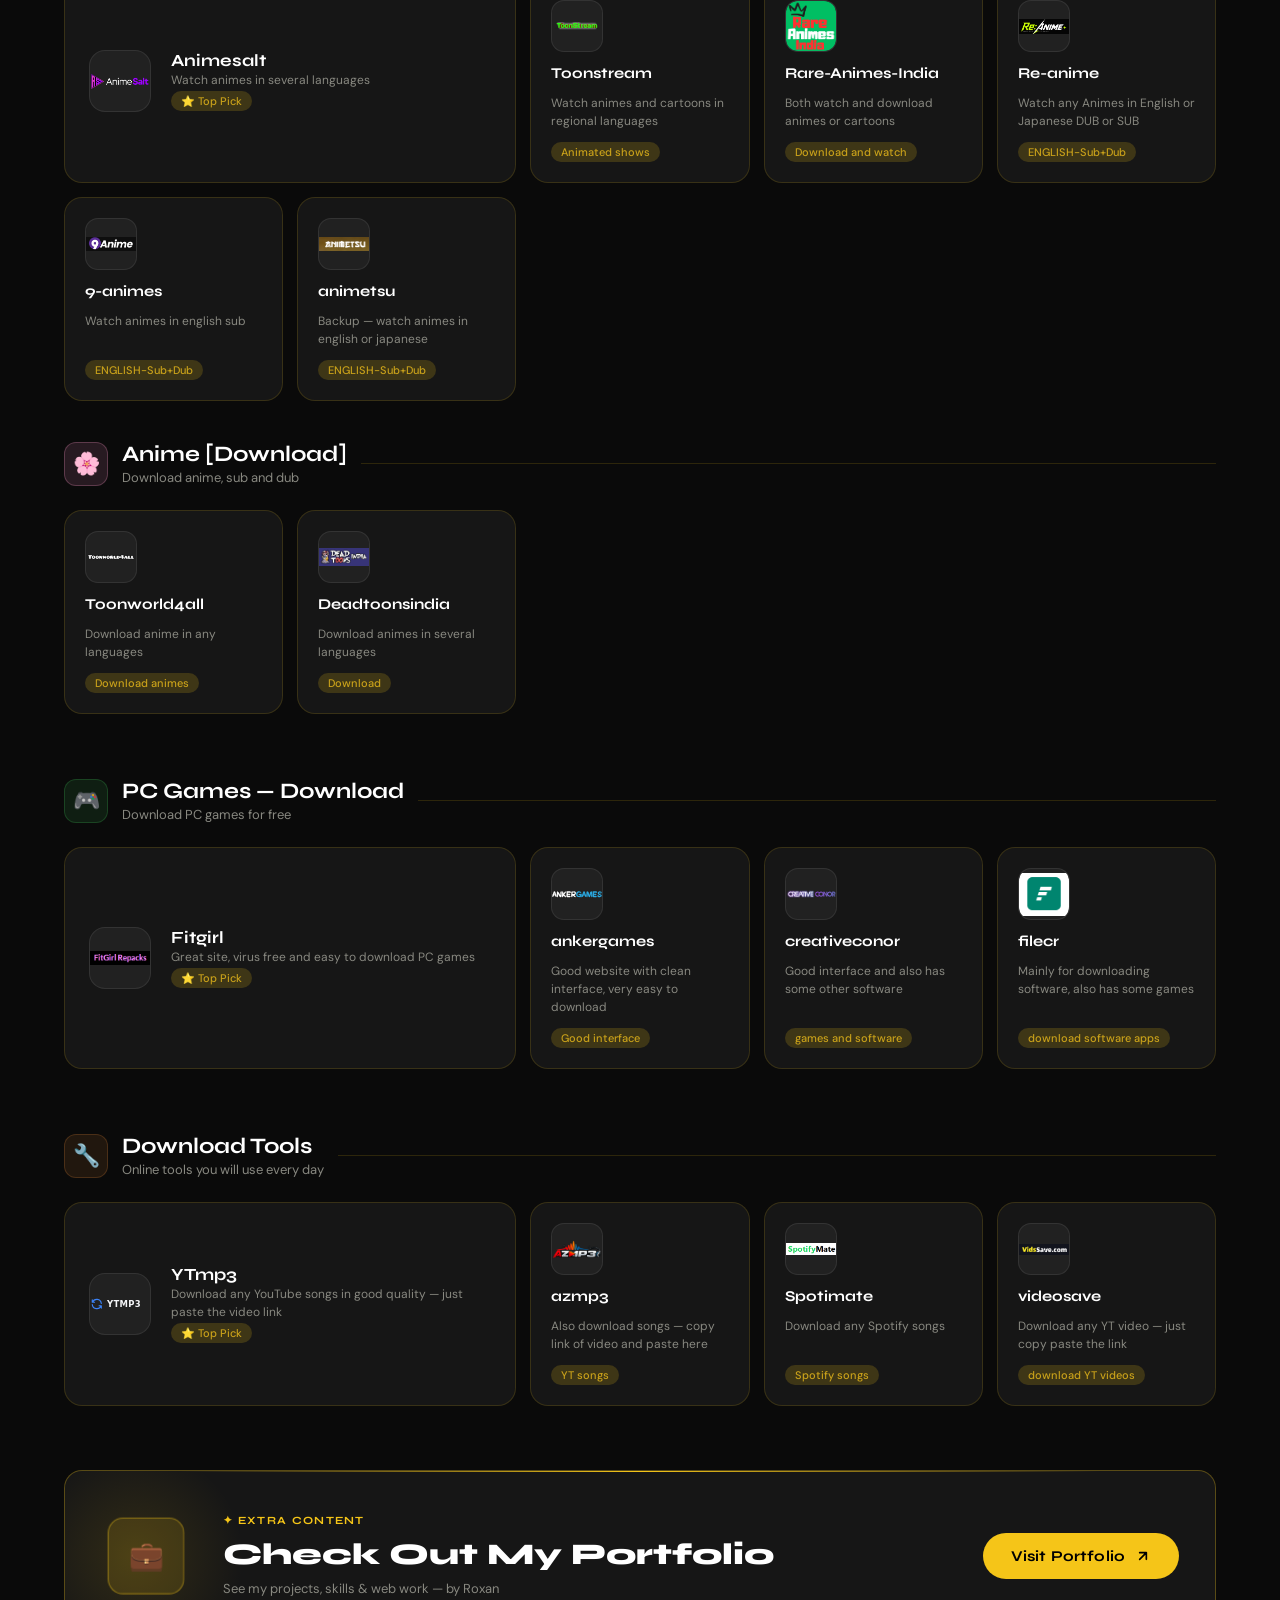
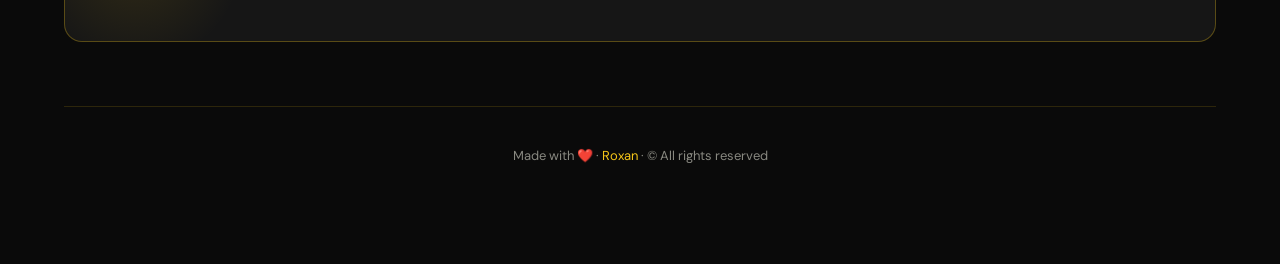
==== commit a6238ea4: "Update index.html" ====
--- a/index.html
+++ b/index.html
@@ -55,7 +55,7 @@
     </div>
     <div class="grid">
       <a href="https://multimovies.fyi/" target="_blank" class="site-card featured">
-        <div class="card-logo"><img src="multimovies.jpg" alt="logo"></div>
+        <div class="card-logo"><img src="multimovies.homes" alt="logo"></div>
         <div>
           <div class="card-name">MultiMovies</div>
           <div class="card-desc">Best for watching in regional languages. Use Brave or AdBlock for clean experience.</div>
